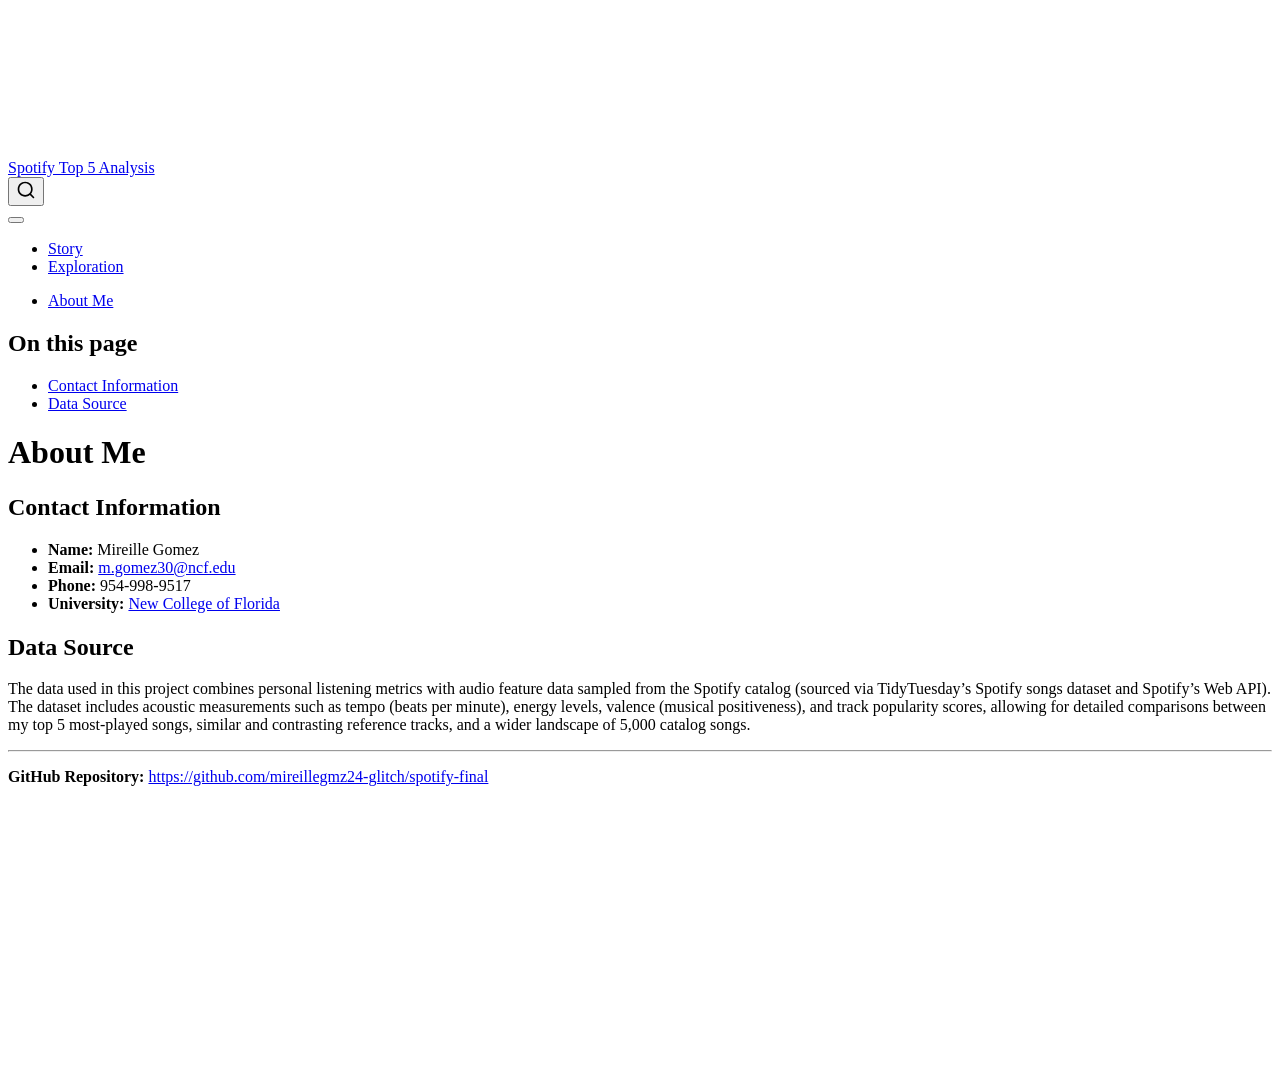
==== about.html @ 6a6fc110 "Built site for gh-pages" ====
<!DOCTYPE html>
<html xmlns="http://www.w3.org/1999/xhtml" lang="en" xml:lang="en"><head>

<meta charset="utf-8">
<meta name="generator" content="quarto-1.10.19">

<meta name="viewport" content="width=device-width, initial-scale=1.0, user-scalable=yes">


<title>About Me – Spotify Top 5 Analysis</title>
<style>
/* Default styles provided by pandoc.
** See https://pandoc.org/MANUAL.html#variables-for-html for config info.
*/
span.smallcaps{font-variant: small-caps;}
div.columns{display: flex; gap: 1.5em;}
div.column{flex: auto;}
@media screen {
div.columns{gap: min(4vw, 1.5em);}
div.column{overflow-x: auto;}
}
div.hanging-indent{margin-left: 1.5em; text-indent: -1.5em;}
ul.task-list{list-style: none;}
ul.task-list li input[type="checkbox"] {
  width: 0.8em;
  margin: 0 0.8em 0.2em -1em; /* quarto-specific, see https://github.com/quarto-dev/quarto-cli/issues/4556 */ 
  vertical-align: middle;
}
</style>


<script src="site_libs/quarto-nav/quarto-nav.js"></script>
<script src="site_libs/quarto-nav/headroom.min.js"></script>
<script src="site_libs/clipboard/clipboard.min.js"></script>
<script src="site_libs/quarto-search/autocomplete.umd.js"></script>
<script src="site_libs/quarto-search/fuse.min.js"></script>
<script src="site_libs/quarto-search/quarto-search.js"></script>
<meta name="quarto:offset" content="./">
<script src="site_libs/quarto-html/quarto.js" type="module"></script>
<script src="site_libs/quarto-html/tabsets/tabsets.js" type="module"></script>
<script src="site_libs/quarto-html/popper.min.js"></script>
<script src="site_libs/quarto-html/tippy.umd.min.js"></script>
<script src="site_libs/quarto-html/anchor.min.js"></script>
<link href="site_libs/quarto-html/tippy.css" rel="stylesheet">
<link href="site_libs/quarto-html/quarto-syntax-highlighting-bf27225e3a48a9273f3daa8f8e829971.css" rel="stylesheet" id="quarto-text-highlighting-styles">
<script src="site_libs/bootstrap/bootstrap.min.js"></script>
<link href="site_libs/bootstrap/bootstrap-icons.css" rel="stylesheet">
<link href="site_libs/bootstrap/bootstrap-977607561cd60f84a551947bb62c3781.min.css" rel="stylesheet" append-hash="true" id="quarto-bootstrap" data-mode="light">
<script id="quarto-search-options" type="application/json">{
  "location": "navbar",
  "copy-button": false,
  "collapse-after": 3,
  "panel-placement": "end",
  "type": "overlay",
  "limit": 50,
  "keyboard-shortcut": [
    "f",
    "/",
    "s"
  ],
  "show-item-context": false,
  "language": {
    "search-no-results-text": "No results",
    "search-matching-documents-text": "matching documents",
    "search-copy-link-title": "Copy link to search",
    "search-hide-matches-text": "Hide additional matches",
    "search-more-match-text": "more match in this document",
    "search-more-matches-text": "more matches in this document",
    "search-clear-button-title": "Clear",
    "search-text-placeholder": "",
    "search-detached-cancel-button-title": "Cancel",
    "search-submit-button-title": "Submit",
    "search-label": "Search"
  }
}</script>


</head>

<body class="nav-fixed quarto-light">

<div id="quarto-search-results"></div>
  <header id="quarto-header" class="headroom fixed-top">
    <nav class="navbar navbar-expand-lg " data-bs-theme="dark">
      <div class="navbar-container container-fluid">
      <div class="navbar-brand-container mx-auto">
    <a class="navbar-brand" href="./index.html">
    <span class="navbar-title">Spotify Top 5 Analysis</span>
    </a>
  </div>
            <div id="quarto-search" class="" title="Search"></div>
          <button class="navbar-toggler" type="button" data-bs-toggle="collapse" data-bs-target="#navbarCollapse" aria-controls="navbarCollapse" role="menu" aria-expanded="false" aria-label="Toggle navigation" onclick="if (window.quartoToggleHeadroom) { window.quartoToggleHeadroom(); }">
  <span class="navbar-toggler-icon"></span>
</button>
          <div class="collapse navbar-collapse" id="navbarCollapse">
            <ul class="navbar-nav navbar-nav-scroll me-auto">
  <li class="nav-item">
    <a class="nav-link" href="./index.html"> 
<span class="menu-text">Story</span></a>
  </li>  
  <li class="nav-item">
    <a class="nav-link" href="./exploration.html"> 
<span class="menu-text">Exploration</span></a>
  </li>  
</ul>
            <ul class="navbar-nav navbar-nav-scroll ms-auto">
  <li class="nav-item">
    <a class="nav-link active" href="./about.html" aria-current="page"> 
<span class="menu-text">About Me</span></a>
  </li>  
</ul>
          </div> <!-- /navcollapse -->
            <div class="quarto-navbar-tools">
</div>
      </div> <!-- /container-fluid -->
    </nav>
</header>
<!-- content -->
<div id="quarto-content" class="quarto-container page-columns page-rows-contents page-layout-article page-navbar">
<!-- sidebar -->
<!-- margin-sidebar -->
    <div id="quarto-margin-sidebar" class="sidebar margin-sidebar">
        <nav id="TOC" role="doc-toc" class="toc-active">
    <h2 id="toc-title">On this page</h2>
   
  <ul>
  <li><a href="#contact-information" id="toc-contact-information" class="nav-link active" data-scroll-target="#contact-information">Contact Information</a></li>
  <li><a href="#data-source" id="toc-data-source" class="nav-link" data-scroll-target="#data-source">Data Source</a></li>
  </ul>
</nav>
    </div>
<!-- main -->
<main class="content" id="quarto-document-content">

<header id="title-block-header" class="quarto-title-block default">
<div class="quarto-title">
<h1 class="title">About Me</h1>
</div>



<div class="quarto-title-meta">

    
  
    
  </div>
  


</header>


<section id="contact-information" class="level2">
<h2 class="anchored" data-anchor-id="contact-information">Contact Information</h2>
<ul>
<li><strong>Name:</strong> Mireille Gomez</li>
<li><strong>Email:</strong> <a href="mailto:m.gomez30@ncf.edu">m.gomez30@ncf.edu</a></li>
<li><strong>Phone:</strong> 954-998-9517</li>
<li><strong>University:</strong> <a href="https://www.ncf.edu/">New College of Florida</a></li>
</ul>
</section>
<section id="data-source" class="level2">
<h2 class="anchored" data-anchor-id="data-source">Data Source</h2>
<p>The data used in this project combines personal listening metrics with audio feature data sampled from the Spotify catalog (sourced via TidyTuesday’s Spotify songs dataset and Spotify’s Web API). The dataset includes acoustic measurements such as tempo (beats per minute), energy levels, valence (musical positiveness), and track popularity scores, allowing for detailed comparisons between my top 5 most-played songs, similar and contrasting reference tracks, and a wider landscape of 5,000 catalog songs.</p>
<hr>
<p><strong>GitHub Repository:</strong> <a href="https://github.com/mireillegmz24-glitch/spotify-final">https://github.com/mireillegmz24-glitch/spotify-final</a></p>


</section>

</main> <!-- /main -->
<script id="quarto-html-after-body" type="application/javascript">
  window.document.addEventListener("DOMContentLoaded", function (event) {
    const icon = "";
    const anchorJS = new window.AnchorJS();
    anchorJS.options = {
      placement: 'right',
      icon: icon
    };
    anchorJS.add('.anchored');
    const isCodeAnnotation = (el) => {
      for (const clz of el.classList) {
        if (clz.startsWith('code-annotation-')) {                     
          return true;
        }
      }
      return false;
    }
    const onCopySuccess = function(e) {
      // button target
      const button = e.trigger;
      // don't keep focus
      button.blur();
      // flash "checked"
      button.classList.add('code-copy-button-checked');
      var currentTitle = button.getAttribute("title");
      button.setAttribute("title", "Copied!");
      let tooltip;
      if (window.bootstrap) {
        button.setAttribute("data-bs-toggle", "tooltip");
        button.setAttribute("data-bs-placement", "left");
        button.setAttribute("data-bs-title", "Copied!");
        tooltip = new bootstrap.Tooltip(button, 
          { trigger: "manual", 
            customClass: "code-copy-button-tooltip",
            offset: [0, -8]});
        tooltip.show();    
      }
      setTimeout(function() {
        if (tooltip) {
          tooltip.hide();
          button.removeAttribute("data-bs-title");
          button.removeAttribute("data-bs-toggle");
          button.removeAttribute("data-bs-placement");
        }
        button.setAttribute("title", currentTitle);
        button.classList.remove('code-copy-button-checked');
      }, 1000);
      // clear code selection
      e.clearSelection();
    }
    const getTextToCopy = function(trigger) {
      const outerScaffold = trigger.parentElement.cloneNode(true);
      const codeEl = outerScaffold.querySelector('code');
      for (const childEl of codeEl.children) {
        if (isCodeAnnotation(childEl)) {
          childEl.remove();
        }
      }
      return codeEl.innerText;
    }
    const clipboard = new window.ClipboardJS('.code-copy-button:not([data-in-quarto-modal])', {
      text: getTextToCopy
    });
    clipboard.on('success', onCopySuccess);
    if (window.document.getElementById('quarto-embedded-source-code-modal')) {
      const clipboardModal = new window.ClipboardJS('.code-copy-button[data-in-quarto-modal]', {
        text: getTextToCopy,
        container: window.document.getElementById('quarto-embedded-source-code-modal')
      });
      clipboardModal.on('success', onCopySuccess);
    }
      var localhostRegex = new RegExp(/^(?:http|https):\/\/localhost\:?[0-9]*\//);
      var mailtoRegex = new RegExp(/^mailto:/);
        var filterRegex = new RegExp("https:\/\/mireillegmz24-glitch\.github\.io\/spotify-final\/");
      var isInternal = (href) => {
          return filterRegex.test(href) || localhostRegex.test(href) || mailtoRegex.test(href);
      }
      // Inspect non-navigation links and adorn them if external
     var links = window.document.querySelectorAll('a[href]:not(.nav-link):not(.navbar-brand):not(.toc-action):not(.sidebar-link):not(.sidebar-item-toggle):not(.pagination-link):not(.no-external):not([aria-hidden]):not(.dropdown-item):not(.quarto-navigation-tool):not(.about-link)');
      for (var i=0; i<links.length; i++) {
        const link = links[i];
        if (!isInternal(link.href)) {
          // undo the damage that might have been done by quarto-nav.js in the case of
          // links that we want to consider external
          if (link.dataset.originalHref !== undefined) {
            link.href = link.dataset.originalHref;
          }
        }
      }
    function tippyHover(el, contentFn, onTriggerFn, onUntriggerFn) {
      const config = {
        allowHTML: true,
        maxWidth: 500,
        delay: 100,
        arrow: false,
        appendTo: function(el) {
            return el.parentElement;
        },
        interactive: true,
        interactiveBorder: 10,
        theme: 'quarto',
        placement: 'bottom-start',
      };
      if (contentFn) {
        config.content = contentFn;
      }
      if (onTriggerFn) {
        config.onTrigger = onTriggerFn;
      }
      if (onUntriggerFn) {
        config.onUntrigger = onUntriggerFn;
      }
      window.tippy(el, config); 
    }
    const noterefs = window.document.querySelectorAll('a[role="doc-noteref"]');
    for (var i=0; i<noterefs.length; i++) {
      const ref = noterefs[i];
      tippyHover(ref, function() {
        // use id or data attribute instead here
        let href = ref.getAttribute('data-footnote-href') || ref.getAttribute('href');
        try { href = new URL(href).hash; } catch {}
        const id = href.replace(/^#\/?/, "");
        const note = window.document.getElementById(id);
        if (note) {
          return note.innerHTML;
        } else {
          return "";
        }
      });
    }
    const xrefs = window.document.querySelectorAll('a.quarto-xref');
    const processXRef = (id, note) => {
      // Strip column container classes
      const stripColumnClz = (el) => {
        el.classList.remove("page-full", "page-columns");
        if (el.children) {
          for (const child of el.children) {
            stripColumnClz(child);
          }
        }
      }
      stripColumnClz(note)
      if (id === null || id.startsWith('sec-')) {
        // Special case sections, only their first couple elements
        const container = document.createElement("div");
        if (note.children && note.children.length > 2) {
          container.appendChild(note.children[0].cloneNode(true));
          for (let i = 1; i < note.children.length; i++) {
            const child = note.children[i];
            if (child.tagName === "P" && child.innerText === "") {
              continue;
            } else {
              container.appendChild(child.cloneNode(true));
              break;
            }
          }
          if (window.Quarto?.typesetMath) {
            window.Quarto.typesetMath(container);
          }
          return container.innerHTML
        } else {
          if (window.Quarto?.typesetMath) {
            window.Quarto.typesetMath(note);
          }
          return note.innerHTML;
        }
      } else {
        // Remove any anchor links if they are present
        const anchorLink = note.querySelector('a.anchorjs-link');
        if (anchorLink) {
          anchorLink.remove();
        }
        if (window.Quarto?.typesetMath) {
          window.Quarto.typesetMath(note);
        }
        if (note.classList.contains("callout")) {
          return note.outerHTML;
        } else {
          return note.innerHTML;
        }
      }
    }
    for (var i=0; i<xrefs.length; i++) {
      const xref = xrefs[i];
      tippyHover(xref, undefined, function(instance) {
        instance.disable();
        let url = xref.getAttribute('href');
        let hash = undefined; 
        if (url.startsWith('#')) {
          hash = url;
        } else {
          try { hash = new URL(url).hash; } catch {}
        }
        if (hash) {
          const id = hash.replace(/^#\/?/, "");
          const note = window.document.getElementById(id);
          if (note !== null) {
            try {
              const html = processXRef(id, note.cloneNode(true));
              instance.setContent(html);
            } finally {
              instance.enable();
              instance.show();
            }
          } else {
            // See if we can fetch this
            fetch(url.split('#')[0])
            .then(res => res.text())
            .then(html => {
              const parser = new DOMParser();
              const htmlDoc = parser.parseFromString(html, "text/html");
              const note = htmlDoc.getElementById(id);
              if (note !== null) {
                const html = processXRef(id, note);
                instance.setContent(html);
              } 
            }).finally(() => {
              instance.enable();
              instance.show();
            });
          }
        } else {
          // See if we can fetch a full url (with no hash to target)
          // This is a special case and we should probably do some content thinning / targeting
          fetch(url)
          .then(res => res.text())
          .then(html => {
            const parser = new DOMParser();
            const htmlDoc = parser.parseFromString(html, "text/html");
            const note = htmlDoc.querySelector('main.content');
            if (note !== null) {
              // This should only happen for chapter cross references
              // (since there is no id in the URL)
              // remove the first header
              if (note.children.length > 0 && note.children[0].tagName === "HEADER") {
                note.children[0].remove();
              }
              const html = processXRef(null, note);
              instance.setContent(html);
            } 
          }).finally(() => {
            instance.enable();
            instance.show();
          });
        }
      }, function(instance) {
      });
    }
        let selectedAnnoteEl;
        const selectorForAnnotation = ( cell, annotation) => {
          let cellAttr = 'data-code-cell="' + cell + '"';
          let lineAttr = 'data-code-annotation="' +  annotation + '"';
          const selector = 'span[' + cellAttr + '][' + lineAttr + ']';
          return selector;
        }
        const selectCodeLines = (annoteEl) => {
          const doc = window.document;
          const targetCell = annoteEl.getAttribute("data-target-cell");
          const targetAnnotation = annoteEl.getAttribute("data-target-annotation");
          const annoteSpan = window.document.querySelector(selectorForAnnotation(targetCell, targetAnnotation));
          const lines = annoteSpan.getAttribute("data-code-lines").split(",");
          const lineIds = lines.map((line) => {
            return targetCell + "-" + line;
          })
          let top = null;
          let height = null;
          let parent = null;
          if (lineIds.length > 0) {
              //compute the position of the single el (top and bottom and make a div)
              const el = window.document.getElementById(lineIds[0]);
              top = el.offsetTop;
              height = el.offsetHeight;
              parent = el.parentElement.parentElement;
            if (lineIds.length > 1) {
              const lastEl = window.document.getElementById(lineIds[lineIds.length - 1]);
              const bottom = lastEl.offsetTop + lastEl.offsetHeight;
              height = bottom - top;
            }
            if (top !== null && height !== null && parent !== null) {
              // cook up a div (if necessary) and position it 
              let div = window.document.getElementById("code-annotation-line-highlight");
              if (div === null) {
                div = window.document.createElement("div");
                div.setAttribute("id", "code-annotation-line-highlight");
                div.style.position = 'absolute';
                parent.appendChild(div);
              }
              div.style.top = top - 2 + "px";
              div.style.height = height + 4 + "px";
              div.style.left = 0;
              let gutterDiv = window.document.getElementById("code-annotation-line-highlight-gutter");
              if (gutterDiv === null) {
                gutterDiv = window.document.createElement("div");
                gutterDiv.setAttribute("id", "code-annotation-line-highlight-gutter");
                gutterDiv.style.position = 'absolute';
                const codeCell = window.document.getElementById(targetCell);
                const gutter = codeCell.querySelector('.code-annotation-gutter');
                gutter.appendChild(gutterDiv);
              }
              gutterDiv.style.top = top - 2 + "px";
              gutterDiv.style.height = height + 4 + "px";
            }
            selectedAnnoteEl = annoteEl;
          }
        };
        const unselectCodeLines = () => {
          const elementsIds = ["code-annotation-line-highlight", "code-annotation-line-highlight-gutter"];
          elementsIds.forEach((elId) => {
            const div = window.document.getElementById(elId);
            if (div) {
              div.remove();
            }
          });
          selectedAnnoteEl = undefined;
        };
          // Handle positioning of the toggle
      window.addEventListener(
        "resize",
        throttle(() => {
          elRect = undefined;
          if (selectedAnnoteEl) {
            selectCodeLines(selectedAnnoteEl);
          }
        }, 10)
      );
      function throttle(fn, ms) {
      let throttle = false;
      let timer;
        return (...args) => {
          if(!throttle) { // first call gets through
              fn.apply(this, args);
              throttle = true;
          } else { // all the others get throttled
              if(timer) clearTimeout(timer); // cancel #2
              timer = setTimeout(() => {
                fn.apply(this, args);
                timer = throttle = false;
              }, ms);
          }
        };
      }
        // Attach click handler to the DT
        const annoteDls = window.document.querySelectorAll('dt[data-target-cell]');
        for (const annoteDlNode of annoteDls) {
          annoteDlNode.addEventListener('click', (event) => {
            const clickedEl = event.target;
            if (clickedEl !== selectedAnnoteEl) {
              unselectCodeLines();
              const activeEl = window.document.querySelector('dt[data-target-cell].code-annotation-active');
              if (activeEl) {
                activeEl.classList.remove('code-annotation-active');
              }
              selectCodeLines(clickedEl);
              clickedEl.classList.add('code-annotation-active');
            } else {
              // Unselect the line
              unselectCodeLines();
              clickedEl.classList.remove('code-annotation-active');
            }
          });
        }
    const findCites = (el) => {
      const parentEl = el.parentElement;
      if (parentEl) {
        const cites = parentEl.dataset.cites;
        if (cites) {
          return {
            el,
            cites: cites.split(' ')
          };
        } else {
          return findCites(el.parentElement)
        }
      } else {
        return undefined;
      }
    };
    var bibliorefs = window.document.querySelectorAll('a[role="doc-biblioref"]');
    for (var i=0; i<bibliorefs.length; i++) {
      const ref = bibliorefs[i];
      const citeInfo = findCites(ref);
      if (citeInfo) {
        tippyHover(citeInfo.el, function() {
          var popup = window.document.createElement('div');
          citeInfo.cites.forEach(function(cite) {
            var citeDiv = window.document.createElement('div');
            citeDiv.classList.add('hanging-indent');
            citeDiv.classList.add('csl-entry');
            var biblioDiv = window.document.getElementById('ref-' + cite);
            if (biblioDiv) {
              citeDiv.innerHTML = biblioDiv.innerHTML;
            }
            popup.appendChild(citeDiv);
          });
          return popup.innerHTML;
        });
      }
    }
  });
  </script>
</div> <!-- /content -->




</body></html>
---- site_libs/quarto-html/tippy.css ----
.tippy-box[data-animation=fade][data-state=hidden]{opacity:0}[data-tippy-root]{max-width:calc(100vw - 10px)}.tippy-box{position:relative;background-color:#333;color:#fff;border-radius:4px;font-size:14px;line-height:1.4;white-space:normal;outline:0;transition-property:transform,visibility,opacity}.tippy-box[data-placement^=top]>.tippy-arrow{bottom:0}.tippy-box[data-placement^=top]>.tippy-arrow:before{bottom:-7px;left:0;border-width:8px 8px 0;border-top-color:initial;transform-origin:center top}.tippy-box[data-placement^=bottom]>.tippy-arrow{top:0}.tippy-box[data-placement^=bottom]>.tippy-arrow:before{top:-7px;left:0;border-width:0 8px 8px;border-bottom-color:initial;transform-origin:center bottom}.tippy-box[data-placement^=left]>.tippy-arrow{right:0}.tippy-box[data-placement^=left]>.tippy-arrow:before{border-width:8px 0 8px 8px;border-left-color:initial;right:-7px;transform-origin:center left}.tippy-box[data-placement^=right]>.tippy-arrow{left:0}.tippy-box[data-placement^=right]>.tippy-arrow:before{left:-7px;border-width:8px 8px 8px 0;border-right-color:initial;transform-origin:center right}.tippy-box[data-inertia][data-state=visible]{transition-timing-function:cubic-bezier(.54,1.5,.38,1.11)}.tippy-arrow{width:16px;height:16px;color:#333}.tippy-arrow:before{content:"";position:absolute;border-color:transparent;border-style:solid}.tippy-content{position:relative;padding:5px 9px;z-index:1}
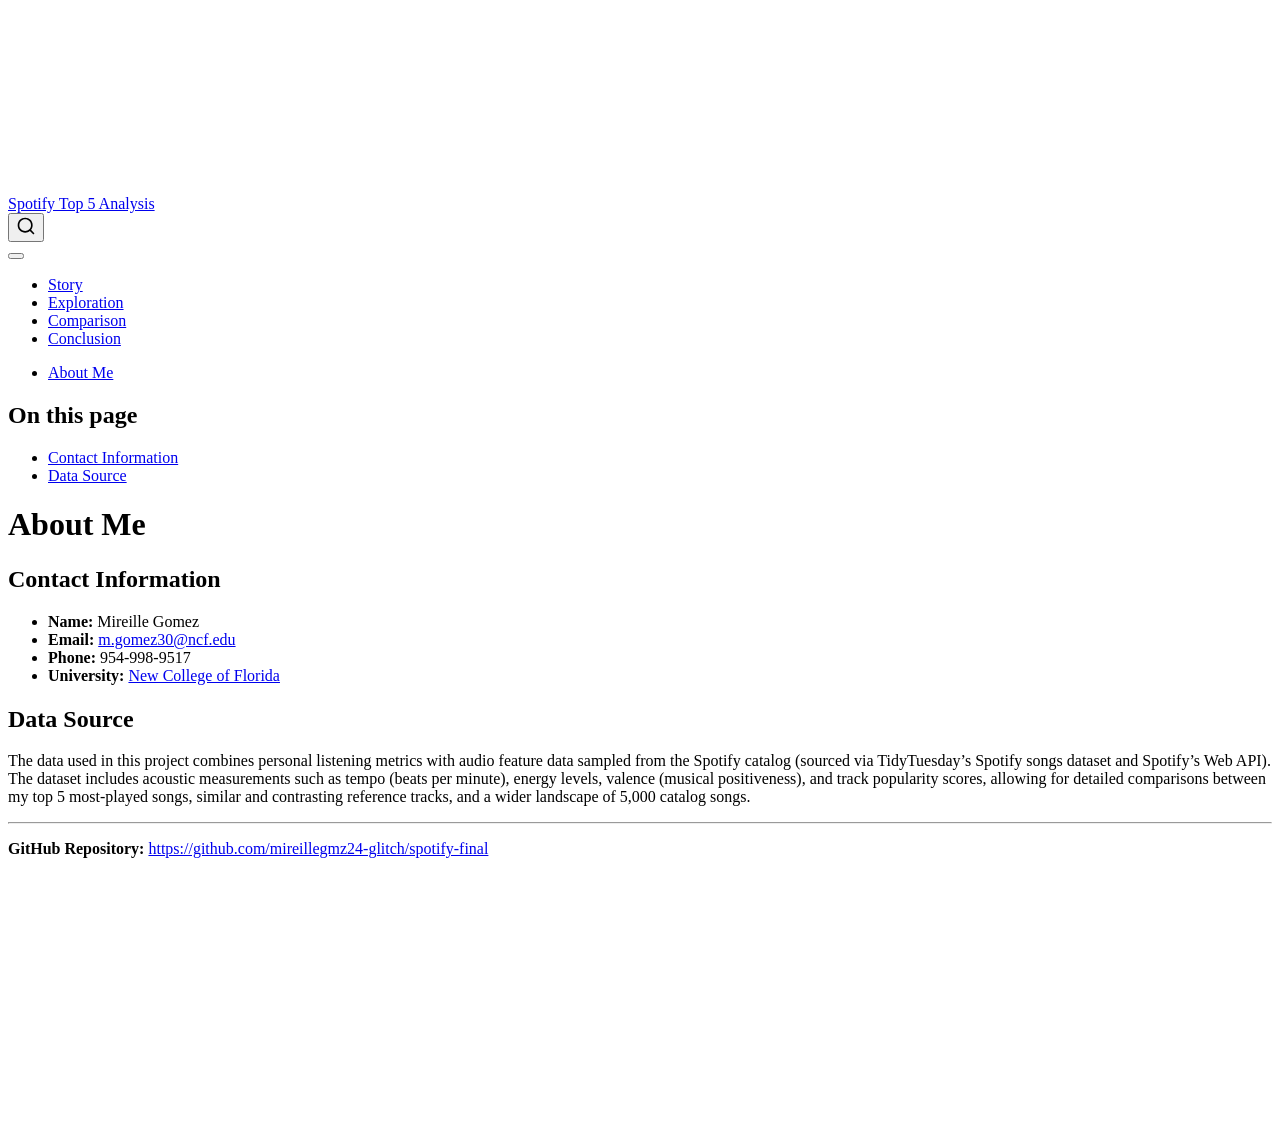
==== commit 589b9475: "Built site for gh-pages" ====
--- a/about.html
+++ b/about.html
@@ -102,6 +102,14 @@
     <a class="nav-link" href="./exploration.html"> 
 <span class="menu-text">Exploration</span></a>
   </li>  
+  <li class="nav-item">
+    <a class="nav-link" href="./comparison.html"> 
+<span class="menu-text">Comparison</span></a>
+  </li>  
+  <li class="nav-item">
+    <a class="nav-link" href="./conclusion.html"> 
+<span class="menu-text">Conclusion</span></a>
+  </li>  
 </ul>
             <ul class="navbar-nav navbar-nav-scroll ms-auto">
   <li class="nav-item">
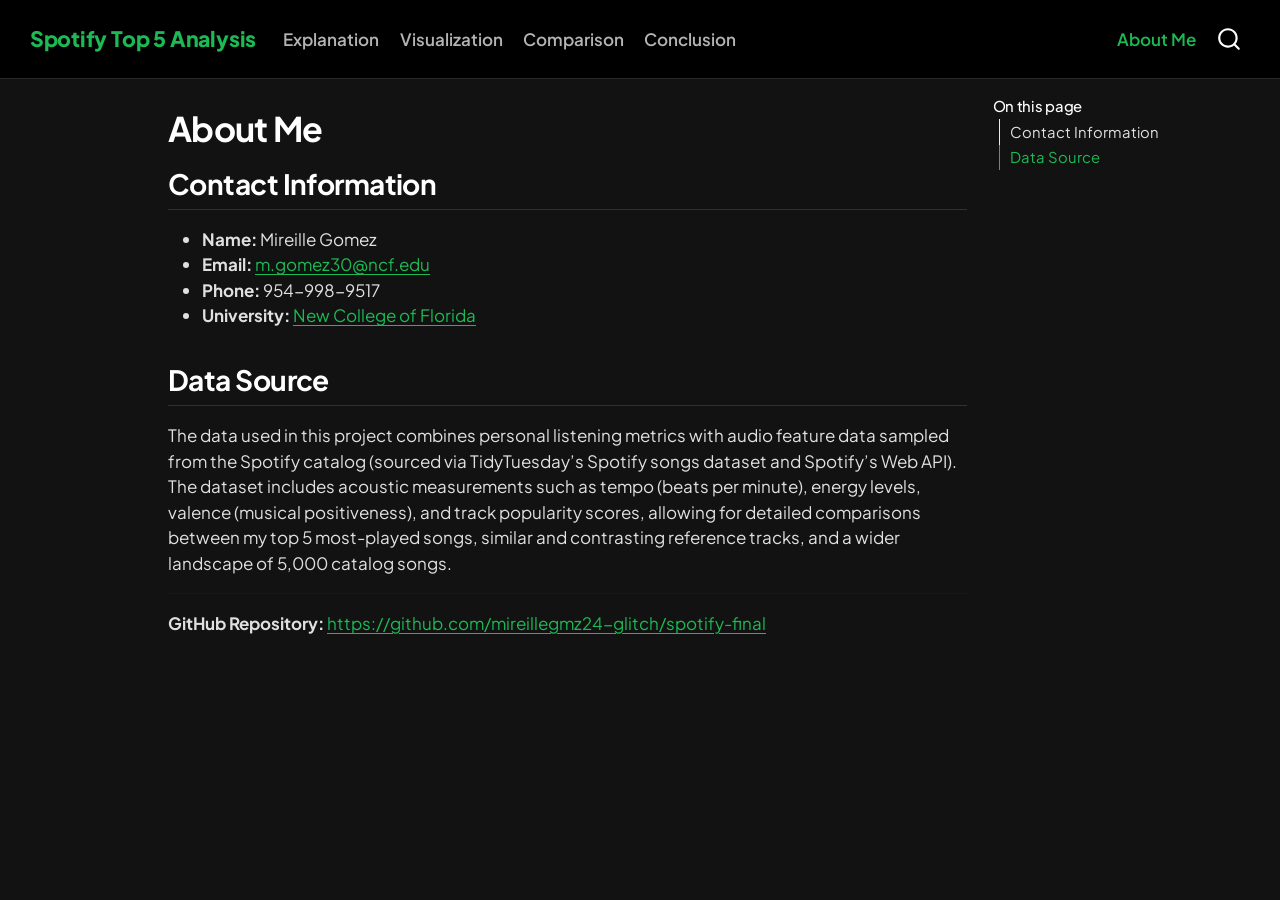
==== commit f3dadecd: "Built site for gh-pages" ====
--- a/about.html
+++ b/about.html
@@ -42,10 +42,10 @@
 <script src="site_libs/quarto-html/tippy.umd.min.js"></script>
 <script src="site_libs/quarto-html/anchor.min.js"></script>
 <link href="site_libs/quarto-html/tippy.css" rel="stylesheet">
-<link href="site_libs/quarto-html/quarto-syntax-highlighting-bf27225e3a48a9273f3daa8f8e829971.css" rel="stylesheet" id="quarto-text-highlighting-styles">
+<link href="site_libs/quarto-html/quarto-syntax-highlighting-dark-b626d73c4c936ccc3cb08be7d45d1df6.css" rel="stylesheet" id="quarto-text-highlighting-styles">
 <script src="site_libs/bootstrap/bootstrap.min.js"></script>
 <link href="site_libs/bootstrap/bootstrap-icons.css" rel="stylesheet">
-<link href="site_libs/bootstrap/bootstrap-977607561cd60f84a551947bb62c3781.min.css" rel="stylesheet" append-hash="true" id="quarto-bootstrap" data-mode="light">
+<link href="site_libs/bootstrap/bootstrap-fd2b0ec12967944b14b98b81a7e2d6a4.min.css" rel="stylesheet" append-hash="true" id="quarto-bootstrap" data-mode="dark">
 <script id="quarto-search-options" type="application/json">{
   "location": "navbar",
   "copy-button": false,
@@ -96,11 +96,11 @@
             <ul class="navbar-nav navbar-nav-scroll me-auto">
   <li class="nav-item">
     <a class="nav-link" href="./index.html"> 
-<span class="menu-text">Story</span></a>
+<span class="menu-text">Explanation</span></a>
   </li>  
   <li class="nav-item">
     <a class="nav-link" href="./exploration.html"> 
-<span class="menu-text">Exploration</span></a>
+<span class="menu-text">Visualization</span></a>
   </li>  
   <li class="nav-item">
     <a class="nav-link" href="./comparison.html"> 
--- a/site_libs/quarto-html/quarto-syntax-highlighting-dark-b626d73c4c936ccc3cb08be7d45d1df6.css
+++ b/site_libs/quarto-html/quarto-syntax-highlighting-dark-b626d73c4c936ccc3cb08be7d45d1df6.css
@@ -0,0 +1,219 @@
+/* quarto syntax highlight colors */
+:root {
+  --quarto-hl-al-color: #f07178;
+  --quarto-hl-an-color: #d4d0ab;
+  --quarto-hl-at-color: #00e0e0;
+  --quarto-hl-bn-color: #d4d0ab;
+  --quarto-hl-bu-color: #abe338;
+  --quarto-hl-ch-color: #abe338;
+  --quarto-hl-co-color: #f8f8f2;
+  --quarto-hl-cv-color: #ffd700;
+  --quarto-hl-cn-color: #ffd700;
+  --quarto-hl-cf-color: #ffa07a;
+  --quarto-hl-dt-color: #ffa07a;
+  --quarto-hl-dv-color: #d4d0ab;
+  --quarto-hl-do-color: #f8f8f2;
+  --quarto-hl-er-color: #f07178;
+  --quarto-hl-ex-color: #00e0e0;
+  --quarto-hl-fl-color: #d4d0ab;
+  --quarto-hl-fu-color: #ffa07a;
+  --quarto-hl-im-color: #abe338;
+  --quarto-hl-in-color: #d4d0ab;
+  --quarto-hl-kw-color: #ffa07a;
+  --quarto-hl-op-color: #ffa07a;
+  --quarto-hl-ot-color: #00e0e0;
+  --quarto-hl-pp-color: #dcc6e0;
+  --quarto-hl-re-color: #00e0e0;
+  --quarto-hl-sc-color: #abe338;
+  --quarto-hl-ss-color: #abe338;
+  --quarto-hl-st-color: #abe338;
+  --quarto-hl-va-color: #00e0e0;
+  --quarto-hl-vs-color: #abe338;
+  --quarto-hl-wa-color: #dcc6e0;
+}
+
+/* other quarto variables */
+:root {
+  --quarto-font-monospace: SFMono-Regular, Menlo, Monaco, Consolas, "Liberation Mono", "Courier New", monospace;
+}
+
+/* syntax highlight based on Pandoc's rules */
+pre > code.sourceCode > span {
+  color: #f8f8f2;
+}
+
+code.sourceCode > span {
+  color: #f8f8f2;
+}
+
+div.sourceCode,
+div.sourceCode pre.sourceCode {
+  color: #f8f8f2;
+}
+
+/* Normal */
+code span {
+  color: #f8f8f2;
+}
+
+/* Alert */
+code span.al {
+  color: #f07178;
+}
+
+/* Annotation */
+code span.an {
+  color: #d4d0ab;
+}
+
+/* Attribute */
+code span.at {
+  color: #00e0e0;
+}
+
+/* BaseN */
+code span.bn {
+  color: #d4d0ab;
+}
+
+/* BuiltIn */
+code span.bu {
+  color: #abe338;
+}
+
+/* ControlFlow */
+code span.cf {
+  font-weight: bold;
+  color: #ffa07a;
+}
+
+/* Char */
+code span.ch {
+  color: #abe338;
+}
+
+/* Constant */
+code span.cn {
+  color: #ffd700;
+}
+
+/* Comment */
+code span.co {
+  font-style: italic;
+  color: #f8f8f2;
+}
+
+/* CommentVar */
+code span.cv {
+  color: #ffd700;
+}
+
+/* Documentation */
+code span.do {
+  color: #f8f8f2;
+}
+
+/* DataType */
+code span.dt {
+  color: #ffa07a;
+}
+
+/* DecVal */
+code span.dv {
+  color: #d4d0ab;
+}
+
+/* Error */
+code span.er {
+  color: #f07178;
+  text-decoration: underline;
+}
+
+/* Extension */
+code span.ex {
+  font-weight: bold;
+  color: #00e0e0;
+}
+
+/* Float */
+code span.fl {
+  color: #d4d0ab;
+}
+
+/* Function */
+code span.fu {
+  color: #ffa07a;
+}
+
+/* Import */
+code span.im {
+  color: #abe338;
+}
+
+/* Information */
+code span.in {
+  color: #d4d0ab;
+}
+
+/* Keyword */
+code span.kw {
+  font-weight: bold;
+  color: #ffa07a;
+}
+
+/* Operator */
+code span.op {
+  color: #ffa07a;
+}
+
+/* Other */
+code span.ot {
+  color: #00e0e0;
+}
+
+/* Preprocessor */
+code span.pp {
+  color: #dcc6e0;
+}
+
+/* RegionMarker */
+code span.re {
+  background-color: #f8f8f2;
+  color: #00e0e0;
+}
+
+/* SpecialChar */
+code span.sc {
+  color: #abe338;
+}
+
+/* SpecialString */
+code span.ss {
+  color: #abe338;
+}
+
+/* String */
+code span.st {
+  color: #abe338;
+}
+
+/* Variable */
+code span.va {
+  color: #00e0e0;
+}
+
+/* VerbatimString */
+code span.vs {
+  color: #abe338;
+}
+
+/* Warning */
+code span.wa {
+  color: #dcc6e0;
+}
+
+.prevent-inlining {
+  content: "</";
+}
+
+/*# sourceMappingURL=a269c63e8167c3ae395728e86feb0848.css.map */
